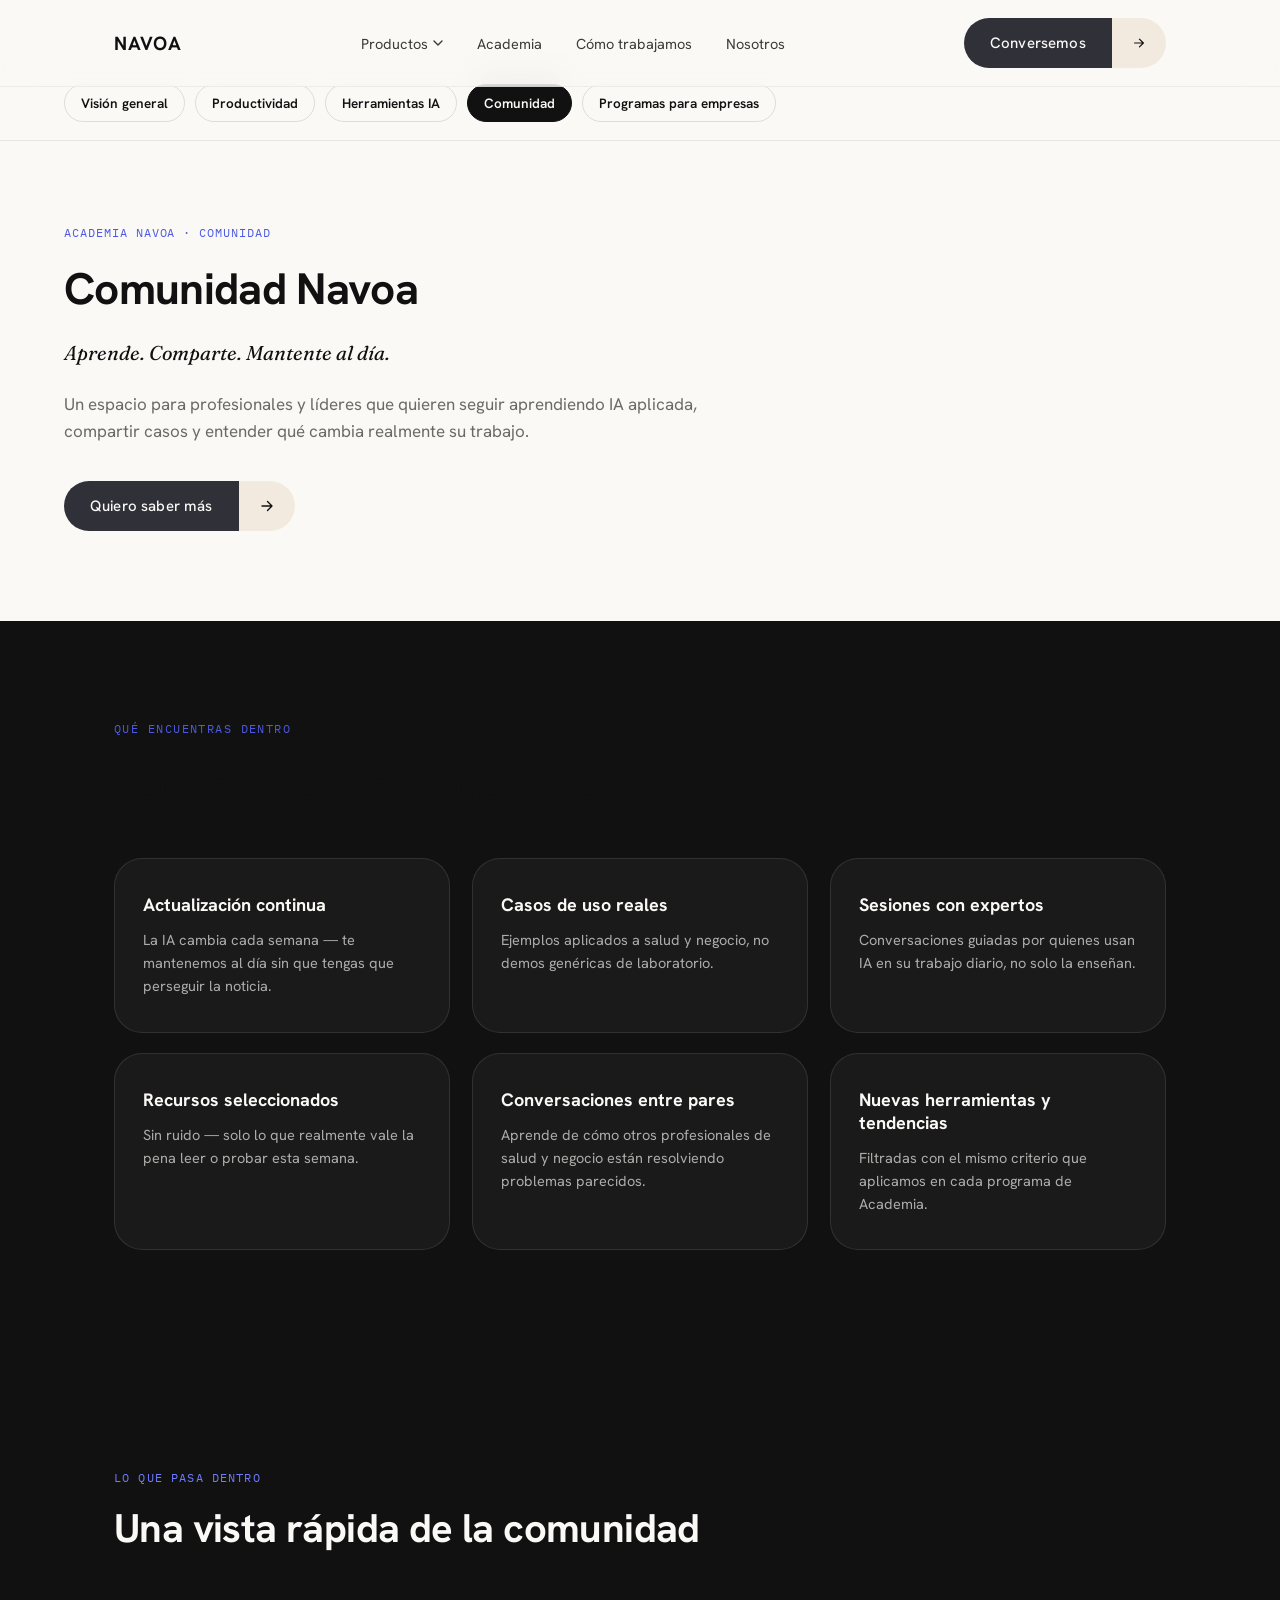
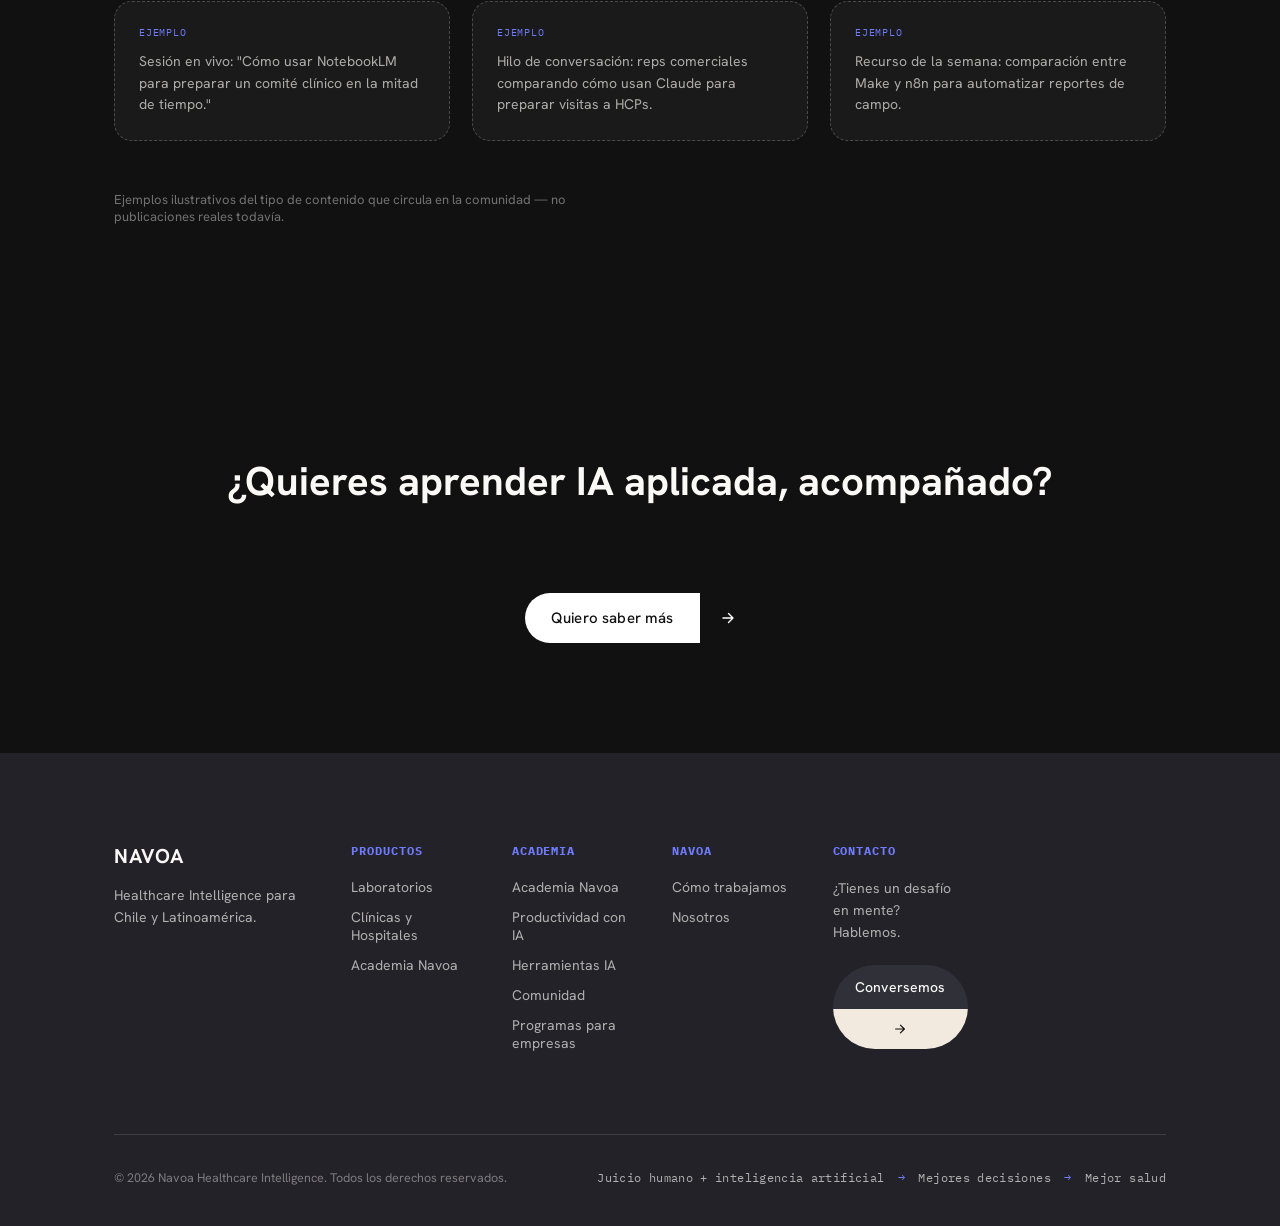
==== academia-comunidad.html @ c5bf9019 "Refactor code structure for improved readability and maintainability" ====
<!DOCTYPE html>
<html lang="es-CL">
<head>
<meta charset="UTF-8">
<meta name="viewport" content="width=device-width, initial-scale=1.0">
<title>Comunidad Navoa — Academia Navoa</title>
<meta name="description" content="Un espacio para profesionales y líderes que quieren seguir aprendiendo IA aplicada, compartir casos y entender qué cambia realmente su trabajo.">

<link rel="preconnect" href="https://fonts.googleapis.com">
<link rel="preconnect" href="https://fonts.gstatic.com" crossorigin>
<link href="https://fonts.googleapis.com/css2?family=Fraunces:ital,opsz,wght@0,9..144,300;0,9..144,400;0,9..144,500;0,9..144,700;1,9..144,300;1,9..144,400;1,9..144,500&family=IBM+Plex+Mono:wght@400;500&display=swap" rel="stylesheet">
<link href="https://fonts.googleapis.com/css2?family=Hanken+Grotesk:wght@400;500;600;700&display=swap" rel="stylesheet">

<link rel="stylesheet" href="styles.css">
<script>if('IntersectionObserver' in window){document.documentElement.classList.add('js');}</script>
</head>
<body>

<header class="nav" id="nav">
  <div class="nav-inner">
    <a href="index.html" class="logo">NAVOA</a>
    <nav class="nav-links" id="navLinks">
      <div class="nav-item" id="productsNavItem">
        <a href="#" id="productsNavToggle">Productos <svg class="nav-caret" width="10" height="6" viewBox="0 0 10 6" fill="none"><path d="M1 1L5 5L9 1" stroke="currentColor" stroke-width="1.4" stroke-linecap="round" stroke-linejoin="round"/></svg></a>
        <div class="nav-dropdown">
          <a href="laboratorios.html"><strong>Laboratorios</strong><span>Pharma · Diagnóstico · Dispositivos · Distribuidores</span></a>
          <a href="clinicas-hospitales.html"><strong>Clínicas y Hospitales</strong><span>Patient journey, agenda y coordinación clínica</span></a>
          <a href="academia.html"><strong>Academia Navoa</strong><span>Adopción segura de IA para equipos de salud</span></a>
        </div>
      </div>
      <a href="academia.html">Academia</a>
      <a href="index.html#impacto">Cómo trabajamos</a>
      <a href="index.html#nosotros">Nosotros</a>
    </nav>
    <a href="index.html#cta" class="btn-split btn-split--nav">
      <span class="btn-split__left">Conversemos</span>
      <span class="btn-split__right" aria-hidden="true"><svg width="14" height="14" viewBox="0 0 16 16" fill="none"><path d="M3 8H13M13 8L8.5 3.5M13 8L8.5 12.5" stroke="currentColor" stroke-width="1.4" stroke-linecap="round" stroke-linejoin="round"/></svg></span>
    </a>
    <button class="nav-toggle" id="navToggle" aria-label="Abrir menú" aria-expanded="false"><span></span><span></span><span></span></button>
  </div>
</header>

<nav class="academia-subnav" aria-label="Navegación de Academia">
  <div class="academia-subnav__inner">
    <a href="academia.html">Visión general</a>
    <a href="academia-productividad.html">Productividad</a>
    <a href="academia-herramientas.html">Herramientas IA</a>
    <a href="academia-comunidad.html" class="is-active">Comunidad</a>
    <a href="academia-empresas.html">Programas para empresas</a>
  </div>
</nav>

<main>

<!-- HERO -->
<section class="product-hero">
  <div class="product-hero__inner">
    <span class="product-hero__tag reveal">Academia Navoa · Comunidad</span>
    <h1 class="reveal">Comunidad Navoa</h1>
    <p class="product-hero__pain2 reveal" style="font-family:var(--serif); font-style:italic; color:var(--ink); font-size:20px;">Aprende. Comparte. Mantente al día.</p>
    <p class="product-hero__pain2 reveal">Un espacio para profesionales y líderes que quieren seguir aprendiendo IA aplicada, compartir casos y entender qué cambia realmente su trabajo.</p>
    <div class="reveal" style="margin-top:36px;">
      <a href="index.html#cta" class="btn-split btn-split--hero">
        <span class="btn-split__left">Quiero saber más</span>
        <span class="btn-split__right" aria-hidden="true"><svg width="16" height="16" viewBox="0 0 16 16" fill="none"><path d="M3 8H13M13 8L8.5 3.5M13 8L8.5 12.5" stroke="currentColor" stroke-width="1.4" stroke-linecap="round" stroke-linejoin="round"/></svg></span>
      </a>
    </div>
  </div>
</section>

<!-- Bloques de beneficio -->
<section class="capability-band">
  <div class="section-inner">
    <p class="eyebrow reveal">Qué encuentras dentro</p>
    <h2 class="section-title reveal">Seis razones para quedarte</h2>
    <div class="capability-grid" style="margin-top:50px;">
      <div class="capability-card reveal"><h3>Actualización continua</h3><p>La IA cambia cada semana — te mantenemos al día sin que tengas que perseguir la noticia.</p></div>
      <div class="capability-card reveal"><h3>Casos de uso reales</h3><p>Ejemplos aplicados a salud y negocio, no demos genéricas de laboratorio.</p></div>
      <div class="capability-card reveal"><h3>Sesiones con expertos</h3><p>Conversaciones guiadas por quienes usan IA en su trabajo diario, no solo la enseñan.</p></div>
    </div>
    <div class="capability-grid" style="margin-top:20px;">
      <div class="capability-card reveal"><h3>Recursos seleccionados</h3><p>Sin ruido — solo lo que realmente vale la pena leer o probar esta semana.</p></div>
      <div class="capability-card reveal"><h3>Conversaciones entre pares</h3><p>Aprende de cómo otros profesionales de salud y negocio están resolviendo problemas parecidos.</p></div>
      <div class="capability-card reveal"><h3>Nuevas herramientas y tendencias</h3><p>Filtradas con el mismo criterio que aplicamos en cada programa de Academia.</p></div>
    </div>
  </div>
</section>

<!-- Lo que pasa dentro (ejemplos) -->
<section class="decision-demo">
  <div class="section-inner">
    <span class="decision-demo__label reveal">Lo que pasa dentro</span>
    <h2 class="section-title reveal" style="color:var(--on-dark);">Una vista rápida de la comunidad</h2>
    <div class="capability-grid" style="margin-top:50px;">
      <div class="example-card reveal">
        <span class="example-card__tag">Ejemplo</span>
        <p>Sesión en vivo: "Cómo usar NotebookLM para preparar un comité clínico en la mitad de tiempo."</p>
      </div>
      <div class="example-card reveal">
        <span class="example-card__tag">Ejemplo</span>
        <p>Hilo de conversación: reps comerciales comparando cómo usan Claude para preparar visitas a HCPs.</p>
      </div>
      <div class="example-card reveal">
        <span class="example-card__tag">Ejemplo</span>
        <p>Recurso de la semana: comparación entre Make y n8n para automatizar reportes de campo.</p>
      </div>
    </div>
    <p class="decision-demo__disclaimer reveal">Ejemplos ilustrativos del tipo de contenido que circula en la comunidad — no publicaciones reales todavía.</p>
  </div>
</section>

<!-- CTA final -->
<section class="product-cta">
  <div class="section-inner">
    <h2 class="reveal">¿Quieres aprender IA aplicada, acompañado?</h2>
    <a href="index.html#cta" class="btn-split btn-split--cta reveal">
      <span class="btn-split__left">Quiero saber más</span>
      <span class="btn-split__right" aria-hidden="true"><svg width="16" height="16" viewBox="0 0 16 16" fill="none"><path d="M3 8H13M13 8L8.5 3.5M13 8L8.5 12.5" stroke="currentColor" stroke-width="1.4" stroke-linecap="round" stroke-linejoin="round"/></svg></span>
    </a>
  </div>
</section>

</main>

<footer class="footer">
  <div class="footer-inner">
    <div class="footer-top">
      <div class="footer-brand">
        <span class="logo logo--footer">NAVOA</span>
        <p>Healthcare Intelligence para Chile y Latinoamérica.</p>
      </div>
      <div class="footer-col">
        <h4>Productos</h4>
        <a href="laboratorios.html">Laboratorios</a>
        <a href="clinicas-hospitales.html">Clínicas y Hospitales</a>
        <a href="academia.html">Academia Navoa</a>
      </div>
      <div class="footer-col">
        <h4>Academia</h4>
        <a href="academia.html">Academia Navoa</a>
        <a href="academia-productividad.html">Productividad con IA</a>
        <a href="academia-herramientas.html">Herramientas IA</a>
        <a href="academia-comunidad.html">Comunidad</a>
        <a href="academia-empresas.html">Programas para empresas</a>
      </div>
      <div class="footer-col">
        <h4>Navoa</h4>
        <a href="index.html#impacto">Cómo trabajamos</a>
        <a href="index.html#nosotros">Nosotros</a>
      </div>
      <div class="footer-col footer-col--contact">
        <h4>Contacto</h4>
        <p>¿Tienes un desafío en mente?<br>Hablemos.</p>
        <a href="mailto:hola@navoa.health" class="btn-split btn-split--footer">
          <span class="btn-split__left">Conversemos</span>
          <span class="btn-split__right" aria-hidden="true"><svg width="14" height="14" viewBox="0 0 16 16" fill="none"><path d="M3 8H13M13 8L8.5 3.5M13 8L8.5 12.5" stroke="currentColor" stroke-width="1.4" stroke-linecap="round" stroke-linejoin="round"/></svg></span>
        </a>
      </div>
    </div>
    <div class="footer-bottom">
      <p class="footer-legal">© 2026 Navoa Healthcare Intelligence. Todos los derechos reservados.</p>
      <p class="footer-loop">Juicio humano + inteligencia artificial <span>→</span> Mejores decisiones <span>→</span> Mejor salud</p>
    </div>
  </div>
</footer>

<script src="script.js"></script>
</body>
</html>
---- styles.css ----
/* =========================================================
   NAVOA — Healthcare Intelligence
   Design tokens
========================================================= */
:root{
  --ink:        #111111;
  --graphite:   #303039;
  --graphite-2: #232228;
  --warm-white: #FAF9F6;
  --cream:      #F2EADF;
  --powder:     #DDEEF4;
  --lavender:   #E4E0F4;
  --periwinkle: #6F7CFF;
  --periwinkle-deep: #4E5AE0;
  --text-soft:  rgba(17,17,17,0.62);
  --text-softer:rgba(17,17,17,0.46);
  --on-dark-soft: rgba(250,249,246,0.66);
  --on-dark-softer: rgba(250,249,246,0.42);

  --sans: 'Hanken Grotesk', 'Inter', -apple-system, BlinkMacSystemFont, sans-serif;
  --serif: 'Fraunces', Georgia, serif;
  --mono: 'IBM Plex Mono', 'SFMono-Regular', monospace;

  --container: 1180px;
  --edge: clamp(24px, 6vw, 64px);
  --radius-lg: 28px;
  --radius-md: 18px;
  --radius-full: 999px;

  --ease: cubic-bezier(.19,1,.22,1);

  /* Dark-section extensions (Synthio-inspired alternation) */
  --ink-2: #17161C;
  --on-dark: #FAF9F6;
  --periwinkle-soft: rgba(111,124,255,0.16);
  --gradient-warm: linear-gradient(135deg, #FF7A59 0%, #C86FE8 45%, #6F7CFF 100%);
}

*,*::before,*::after{ box-sizing: border-box; }
html{ scroll-behavior: smooth; }

body{
  margin:0;
  background: var(--warm-white);
  color: var(--ink);
  font-family: var(--sans);
  -webkit-font-smoothing: antialiased;
  -moz-osx-font-smoothing: grayscale;
  overflow-x: hidden;
}

h1,h2,h3,h4,p,ul{ margin:0; padding:0; }
ul{ list-style:none; }
a{ color:inherit; text-decoration:none; }
img{ max-width:100%; display:block; }

::selection{ background: var(--periwinkle); color: var(--warm-white); }

:focus-visible{
  outline: 2px solid var(--periwinkle);
  outline-offset: 3px;
  border-radius: 4px;
}

.section-inner{
  max-width: var(--container);
  margin: 0 auto;
  padding: 0 var(--edge);
}

/* =========================================================
   Motion primitives
========================================================= */
/* Content is visible by default (no-JS / slow-JS safe).
   Only once the 'js' class lands on <html> (see inline script in <head>)
   do .reveal elements hide themselves ahead of their scroll-triggered entrance. */
.reveal{ opacity: 1; transform: none; }
html.js .reveal{
  opacity: 0;
  transform: translateY(22px);
  transition: opacity .9s var(--ease), transform .9s var(--ease);
}
html.js .reveal.in-view{ opacity: 1; transform: translateY(0); }

@media (prefers-reduced-motion: reduce){
  *{ animation-duration: .001ms !important; transition-duration: .001ms !important; }
  html{ scroll-behavior:auto; }
}

/* =========================================================
   Split button — signature CTA
========================================================= */
.btn-split{
  display: inline-flex;
  align-items: stretch;
  border-radius: var(--radius-full);
  overflow: hidden;
  font-family: var(--sans);
  font-weight: 500;
  letter-spacing: 0.01em;
  transition: transform .45s var(--ease), box-shadow .45s var(--ease);
  will-change: transform;
}
.btn-split:hover{ transform: translateY(-2px); box-shadow: 0 14px 30px -14px rgba(17,17,17,0.35); }
.btn-split__left{
  background: var(--graphite);
  color: var(--warm-white);
  padding: 15px 26px;
  font-size: 15px;
  display:flex;
  align-items:center;
}
.btn-split__right{
  background: var(--cream);
  color: var(--ink);
  padding: 15px 20px;
  display:flex;
  align-items:center;
  justify-content:center;
  transition: background .3s var(--ease), transform .3s var(--ease);
}
.btn-split:hover .btn-split__right{ transform: translateX(3px); }

.btn-split--nav{ display:none; }
.btn-split--footer .btn-split__left{ padding: 13px 22px; font-size: 14px; }
.btn-split--footer .btn-split__right{ padding: 13px 18px; }

/* =========================================================
   Navbar
========================================================= */
.nav{
  position: fixed;
  top: 0; left: 0; right: 0;
  z-index: 100;
  background: rgba(250,249,246,0.72);
  backdrop-filter: blur(14px) saturate(160%);
  -webkit-backdrop-filter: blur(14px) saturate(160%);
  border-bottom: 1px solid rgba(17,17,17,0.06);
}
.nav-inner{
  max-width: var(--container);
  margin: 0 auto;
  padding: 18px var(--edge);
  display: flex;
  align-items: center;
  justify-content: space-between;
  gap: 24px;
}
.logo{
  font-family: var(--sans);
  font-weight: 700;
  font-size: 19px;
  letter-spacing: 0.06em;
  color: var(--ink);
}
.nav-links{
  display: flex;
  gap: 34px;
  font-size: 14.5px;
  color: var(--ink);
}
.nav-links a{
  position: relative;
  padding: 4px 0;
  opacity: 0.82;
  transition: opacity .3s var(--ease);
}
.nav-links a::after{
  content:"";
  position:absolute; left:0; right:0; bottom:-2px;
  height:1px; background: var(--periwinkle);
  transform: scaleX(0); transform-origin: left;
  transition: transform .35s var(--ease);
}
.nav-links a:hover{ opacity: 1; }
.nav-links a:hover::after{ transform: scaleX(1); }

.nav-toggle{
  display:none;
  background:none; border:none; cursor:pointer;
  width: 34px; height: 28px;
  flex-direction: column; justify-content: space-between;
  padding: 4px 0;
}
.nav-toggle span{
  display:block; height:1.5px; width:100%;
  background: var(--ink);
  transition: transform .3s var(--ease), opacity .3s var(--ease);
}

@media (min-width: 861px){
  .btn-split--nav{ display: inline-flex; }
}

@media (max-width: 860px){
  .nav-links{
    position: fixed;
    top: 66px; left: 0; right: 0;
    background: var(--warm-white);
    flex-direction: column;
    gap: 0;
    border-bottom: 1px solid rgba(17,17,17,0.08);
    max-height: 0;
    overflow: hidden;
    transition: max-height .45s var(--ease);
  }
  .nav-links.open{ max-height: 320px; }
  .nav-links a{
    padding: 16px var(--edge);
    border-top: 1px solid rgba(17,17,17,0.06);
    opacity: 1;
  }
  .nav-toggle{ display: flex; }
}

/* =========================================================
   Hero — layout partido (texto / visual animado), estilo Synthio
========================================================= */
.hero{
  position: relative;
  min-height: auto;
  display: grid;
  grid-template-columns: 1.1fr 0.9fr;
  align-items: center;
  padding: 130px var(--edge) 90px;
  overflow: hidden;
  background: var(--warm-white);
  gap: 40px;
}

.hero-visual{
  position: relative;
  height: 420px;
  display: flex;
  align-items: center;
  justify-content: center;
}
.hero-visual__watermark{
  position: absolute;
  font-family: var(--sans);
  font-weight: 700;
  font-size: 220px;
  color: var(--ink);
  opacity: 0.04;
  letter-spacing: -0.05em;
  user-select: none;
  pointer-events: none;
}
.hero-orb-wrap{
  position: relative;
  width: 420px; height: 420px;
}
.hero-orb-core{
  position: absolute;
  inset: 90px;
  border-radius: 50%;
  background: radial-gradient(circle at 32% 30%, #A9B4FF, var(--periwinkle) 55%, var(--periwinkle-deep) 100%);
  box-shadow: 0 0 90px 10px rgba(111,124,255,0.45);
  animation: pulse-core 6s ease-in-out infinite;
}
.hero-orb-ring{
  position: absolute;
  inset: 0;
  border-radius: 50%;
  border: 1px solid rgba(111,124,255,0.35);
  animation: spin-ring 22s linear infinite;
}
.hero-orb-ring--2{ inset: 34px; border-color: rgba(111,124,255,0.22); animation-duration: 30s; animation-direction: reverse; }
.hero-orb-ring--3{ inset: 64px; border-color: rgba(111,124,255,0.5); animation-duration: 16s; border-style: dashed; }
.hero-orb-dot{
  position: absolute;
  width: 10px; height: 10px;
  border-radius: 50%;
  background: var(--periwinkle-deep);
  top: -5px; left: 50%;
}

@keyframes pulse-core{
  0%,100%{ transform: scale(1); }
  50%{ transform: scale(1.06); }
}
@keyframes spin-ring{
  from{ transform: rotate(0deg); }
  to{ transform: rotate(360deg); }
}

.hero-inner{
  position: relative;
  z-index: 1;
  max-width: 620px;
}

.eyebrow{
  font-family: var(--mono);
  font-size: 12px;
  letter-spacing: 0.12em;
  text-transform: uppercase;
  color: var(--periwinkle-deep);
  margin-bottom: 26px;
  display: block;
}
.eyebrow--dark{ color: var(--text-soft); }

.hero-headline{
  font-family: var(--sans);
  font-weight: 700;
  font-size: clamp(34px, 3.6vw, 48px);
  line-height: 1.12;
  letter-spacing: -0.015em;
  color: var(--ink);
  display: flex;
  flex-direction: column;
}
.hero-headline .accent{ color: var(--periwinkle-deep); }

.hero-headline--serif{
  font-family: 'Newsreader', var(--serif);
  font-weight: 500;
  font-size: clamp(52px, 7vw, 92px);
  line-height: 0.98;
  letter-spacing: -0.01em;
}

.hero-sub{
  display: flex;
  align-items: center;
  gap: 14px;
  margin-top: 14px;
  color: var(--periwinkle-deep);
}
.hero-arrow{ color: var(--periwinkle-deep); flex-shrink: 0; }
.hero-sub__serif{
  font-family: var(--serif);
  font-style: italic;
  font-weight: 400;
  font-size: clamp(30px, 4.6vw, 54px);
  letter-spacing: -0.01em;
}

.hero-desc{
  margin-top: 30px;
  max-width: 520px;
  font-size: 17px;
  line-height: 1.65;
  color: var(--text-soft);
}

.hero-inner > div{ margin-top: 42px; }

/* =========================================================
   Section titles (shared)
========================================================= */
.section-title{
  font-family: var(--sans);
  font-weight: 700;
  font-size: clamp(28px, 3.2vw, 40px);
  line-height: 1.15;
  letter-spacing: -0.015em;
  max-width: 780px;
  margin-top: 14px;
}
.section-lead{
  margin-top: 20px;
  max-width: 560px;
  font-size: 16.5px;
  line-height: 1.65;
  color: var(--text-soft);
}

/* =========================================================
   02 · Cómo generamos impacto
========================================================= */
.impact{
  background: var(--cream);
  padding: 120px 0 110px;
}

.journey{
  position: relative;
  margin-top: 80px;
  display: grid;
  grid-template-columns: repeat(5, 1fr);
  gap: 20px;
}
.journey-line{
  position: absolute;
  top: 13px;
  left: 0;
  right: 0;
  height: 1px;
  background: linear-gradient(to right, rgba(17,17,17,0.14), rgba(17,17,17,0.14));
  transform-origin: left;
  transform: scaleX(0);
  transition: transform 1.4s var(--ease);
}
.journey-line.grow{ transform: scaleX(1); }

.journey-step{
  position: relative;
  padding-top: 46px;
}
.journey-step::before{
  content:"";
  position: absolute;
  top: 6px; left: 0;
  width: 15px; height: 15px;
  border-radius: 50%;
  background: var(--warm-white);
  border: 1.5px solid var(--periwinkle);
}
.journey-num{
  font-family: var(--mono);
  font-size: 12px;
  color: var(--periwinkle-deep);
  letter-spacing: 0.05em;
  display: block;
  margin-bottom: 10px;
}
.journey-step h3{
  font-size: 18px;
  font-weight: 600;
  margin-bottom: 8px;
  letter-spacing: -0.01em;
}
.journey-step p{
  font-size: 14.5px;
  line-height: 1.55;
  color: var(--text-soft);
}
.journey-step--results{
  padding: 20px 22px;
  margin-top: -20px;
  background: var(--ink);
  border-radius: var(--radius-md);
}
.journey-step--results::before{ display:none; }
.journey-step--results .journey-num{ color: var(--periwinkle); }
.journey-step--results h3{ color: var(--warm-white); }
.journey-step--results p{ color: var(--on-dark-soft); }

.impact-close{
  margin-top: 90px;
  max-width: 620px;
  font-family: var(--serif);
  font-style: italic;
  font-size: clamp(20px, 2.4vw, 27px);
  line-height: 1.45;
  color: var(--ink);
}

@media (max-width: 860px){
  .journey{ grid-template-columns: 1fr; gap: 0; }
  .journey-line{ top: 0; bottom: 0; left: 6px; right: auto; width: 1px; height: 100%;
    transform: scaleY(0); transform-origin: top; }
  .journey-line.grow{ transform: scaleY(1); }
  .journey-step{ padding: 0 0 40px 34px; }
  .journey-step::before{ top: 4px; left: 0; }
  .journey-step--results{ margin-top: 0; margin-left: 0; }
}

/* =========================================================
   03 · Productos
========================================================= */
.products{ background: var(--warm-white); padding: 120px 0 0; }
.products-head{
  max-width: var(--container);
  margin: 0 auto;
  padding: 0 var(--edge) 64px;
}

.product-panel{
  padding: 90px var(--edge);
  position: relative;
  overflow: hidden;
}
.product-panel__inner{
  max-width: var(--container);
  margin: 0 auto;
}
.product-panel--lavender{ background: var(--lavender); }
.product-panel--blue{ background: var(--powder); }
.product-panel--cream{ background: var(--cream); }

.product-panel__index{
  font-family: var(--mono);
  font-size: 13px;
  color: var(--periwinkle-deep);
  letter-spacing: 0.08em;
  margin-bottom: 18px;
}
.product-panel__title{
  font-family: var(--sans);
  font-weight: 600;
  font-size: clamp(28px, 3.6vw, 44px);
  letter-spacing: -0.015em;
  max-width: 620px;
}
.product-panel__descriptor{
  margin-top: 16px;
  font-size: 14.5px;
  letter-spacing: 0.01em;
  color: var(--text-soft);
  text-transform: uppercase;
  font-family: var(--mono);
  font-size: 12px;
}
.product-panel__caps{
  margin-top: 34px;
  display: flex;
  flex-wrap: wrap;
  gap: 12px;
  max-width: 640px;
}
.product-panel__caps li{
  font-size: 14px;
  padding: 9px 16px;
  border-radius: var(--radius-full);
  background: rgba(255,255,255,0.55);
  border: 1px solid rgba(17,17,17,0.08);
  color: var(--ink);
}
.product-panel__copy{
  margin-top: 34px;
  max-width: 560px;
  font-family: var(--serif);
  font-size: 20px;
  line-height: 1.5;
  color: var(--ink);
}
.product-panel__note{
  margin-top: 44px;
  padding-top: 28px;
  border-top: 1px solid rgba(17,17,17,0.12);
  max-width: 460px;
}
.product-panel__note span{
  font-family: var(--mono);
  font-size: 11.5px;
  letter-spacing: 0.08em;
  text-transform: uppercase;
  color: var(--periwinkle-deep);
}
.product-panel__note p{
  margin-top: 8px;
  font-size: 15px;
  color: var(--text-soft);
}

.academy-flow{
  margin-top: 40px;
  display: flex;
  align-items: center;
  flex-wrap: wrap;
  gap: 12px;
  font-family: var(--sans);
  font-weight: 600;
  font-size: 15px;
  color: var(--ink);
}
.academy-flow svg{ color: var(--periwinkle-deep); flex-shrink: 0; }

@media (max-width: 640px){
  .product-panel{ padding: 64px 22px; }
}

/* =========================================================
   04 · Experiencia & ecosistema
========================================================= */
.ecosystem{ background: var(--lavender); padding: 120px 0; }

.eco-grid{
  margin-top: 70px;
  display: grid;
  grid-template-columns: repeat(4, 1fr);
  gap: 1px;
  background: rgba(17,17,17,0.1);
  border: 1px solid rgba(17,17,17,0.1);
  border-radius: var(--radius-md);
  overflow: hidden;
}
.eco-card{
  background: var(--lavender);
  padding: 40px 30px;
  transition: background .4s var(--ease);
}
.eco-card:hover{ background: rgba(255,255,255,0.5); }
.eco-card__num{
  font-family: var(--mono);
  font-size: 12px;
  color: var(--periwinkle-deep);
  display:block;
  margin-bottom: 22px;
}
.eco-card h3{
  font-size: 18px;
  font-weight: 600;
  letter-spacing: -0.01em;
  margin-bottom: 10px;
}
.eco-card p{
  font-size: 14.5px;
  line-height: 1.55;
  color: var(--text-soft);
}

@media (max-width: 860px){
  .eco-grid{ grid-template-columns: 1fr 1fr; }
}
@media (max-width: 560px){
  .eco-grid{ grid-template-columns: 1fr; }
}

/* =========================================================
   05 · CTA Final
========================================================= */
.cta-final{
  background: var(--gradient-warm);
  color: #fff;
  padding: 130px 0;
  text-align: center;
  position: relative;
  overflow: hidden;
}
.cta-final::before{
  content: '';
  position: absolute; inset: 0;
  background: radial-gradient(circle at 25% 20%, rgba(255,255,255,0.2), transparent 55%);
  pointer-events: none;
}
.cta-final .section-inner{ position: relative; z-index: 1; display: flex; flex-direction: column; align-items: center; }

.cta-final__title{
  font-family: var(--sans);
  font-weight: 700;
  font-size: clamp(28px, 3.6vw, 42px);
  line-height: 1.15;
  letter-spacing: -0.015em;
  max-width: 720px;
  color: #fff;
}
.cta-final__copy{
  margin-top: 22px;
  max-width: 540px;
  font-size: 16.5px;
  line-height: 1.65;
  color: rgba(255,255,255,0.92);
}

.cta-stack{
  margin-top: 48px;
  display: flex;
  flex-wrap: wrap;
  align-items: center;
  justify-content: center;
  gap: 14px;
  font-family: var(--mono);
  font-size: 13px;
  letter-spacing: 0.04em;
  text-transform: uppercase;
  color: rgba(255,255,255,0.85);
}
.cta-stack .plus{ color: #fff; }

.btn-split--cta{ margin-top: 46px; }
.btn-split--cta .btn-split__left{ background: #fff; color: var(--ink); }
.btn-split--cta .btn-split__right{ background: var(--ink); color: #fff; }

.cta-final__close{
  margin-top: 56px;
  font-family: var(--serif);
  font-style: italic;
  font-size: 18px;
  line-height: 1.6;
  color: rgba(255,255,255,0.8);
}

/* =========================================================
   06 · Footer
========================================================= */
.footer{
  background: var(--graphite-2);
  color: var(--warm-white);
  padding: 90px 0 40px;
}
.footer-inner{
  max-width: var(--container);
  margin: 0 auto;
  padding: 0 var(--edge);
}

.footer-top{
  display: grid;
  grid-template-columns: 1.6fr repeat(4, 1fr) 1.3fr;
  gap: 32px;
  padding-bottom: 70px;
  border-bottom: 1px solid rgba(250,249,246,0.12);
}

.footer-brand .logo--footer{
  font-size: 20px;
  color: var(--warm-white);
}
.footer-brand p{
  margin-top: 16px;
  font-size: 14px;
  color: var(--on-dark-soft);
  max-width: 200px;
  line-height: 1.55;
}

.footer-col h4{
  font-family: var(--mono);
  font-size: 11.5px;
  letter-spacing: 0.08em;
  text-transform: uppercase;
  color: var(--periwinkle);
  margin-bottom: 20px;
}
.footer-col a{
  display: block;
  font-size: 14px;
  color: var(--on-dark-soft);
  margin-bottom: 12px;
  transition: color .3s var(--ease);
}
.footer-col a:hover{ color: var(--warm-white); }
.footer-col--contact p{
  font-size: 14px;
  color: var(--on-dark-soft);
  line-height: 1.55;
  margin-bottom: 22px;
}

.footer-bottom{
  padding-top: 34px;
  display: flex;
  justify-content: space-between;
  align-items: center;
  flex-wrap: wrap;
  gap: 16px;
}
.footer-legal{
  font-size: 12.5px;
  color: var(--on-dark-softer);
}
.footer-loop{
  font-family: var(--mono);
  font-size: 12px;
  letter-spacing: 0.03em;
  color: var(--on-dark-soft);
}
.footer-loop span{ color: var(--periwinkle); margin: 0 6px; }

@media (max-width: 980px){
  .footer-top{ grid-template-columns: 1fr 1fr; row-gap: 46px; }
}
@media (max-width: 560px){
  .footer-top{ grid-template-columns: 1fr; }
  .footer-bottom{ flex-direction: column; align-items: flex-start; }
}

/* =========================================================
   Section paddings — responsive rhythm
========================================================= */
@media (max-width: 640px){
  .impact{ padding: 90px 0 80px; }
  .products{ padding: 90px 0 0; }
  .products-head{ padding-bottom: 46px; }
  .ecosystem{ padding: 90px 0; }
  .cta-final{ padding: 90px 0; }
  .footer{ padding: 70px 0 32px; }
  .hero{ padding: 120px var(--edge) 80px; }
}

@media (max-width: 980px){
  .hero{ grid-template-columns: 1fr; min-height: auto; padding-top: 120px; }
  .hero-visual{ order: -1; height: 320px; margin-bottom: 20px; }
  .hero-orb-wrap{ width: 260px; height: 260px; }
  .hero-orb-core{ inset: 55px; }
  .hero-visual__watermark{ font-size: 120px; }
}

/* =========================================================
   NAV — dropdown "Productos"
========================================================= */
.nav-item{ position: relative; }
.nav-item > a{ display:flex; align-items:center; gap: 5px; cursor: pointer; }
.nav-caret{ transition: transform .3s var(--ease); }
.nav-item:hover .nav-caret,
.nav-item.open .nav-caret{ transform: rotate(180deg); }

.nav-dropdown{
  position: absolute;
  top: calc(100% + 14px);
  left: 50%;
  transform: translateX(-50%) translateY(6px);
  min-width: 300px;
  background: var(--ink);
  border-radius: var(--radius-md);
  padding: 10px;
  box-shadow: 0 24px 48px -20px rgba(17,17,17,0.4);
  opacity: 0;
  visibility: hidden;
  transition: opacity .28s var(--ease), transform .28s var(--ease), visibility .28s;
  z-index: 50;
}
.nav-item:hover .nav-dropdown,
.nav-item.open .nav-dropdown{
  opacity: 1; visibility: visible; transform: translateX(-50%) translateY(0);
}
.nav-dropdown a{
  display: block;
  padding: 13px 16px;
  border-radius: 10px;
  transition: background .25s var(--ease);
}
.nav-dropdown a:hover{ background: rgba(255,255,255,0.06); }
.nav-dropdown a strong{
  display: block;
  font-size: 14.5px;
  font-weight: 600;
  color: var(--on-dark);
}
.nav-dropdown a span{
  display: block;
  margin-top: 3px;
  font-size: 12.5px;
  color: var(--on-dark-soft);
}
@media (max-width: 860px){
  .nav-dropdown{
    position: static; transform: none; opacity: 1; visibility: visible;
    display: none; box-shadow: none; background: rgba(17,17,17,0.03);
    margin: 4px var(--edge) 8px;
  }
  .nav-item.open .nav-dropdown{ display: block; }
  .nav-dropdown a strong{ color: var(--ink); }
  .nav-dropdown a span{ color: var(--text-soft); }
}

/* =========================================================
   Dark-section utility (alternating rhythm)
========================================================= */
.section--dark{ background: var(--ink); color: var(--on-dark); }
.section--dark .eyebrow{ color: var(--periwinkle); }
.section--dark .section-title{ color: var(--on-dark); }
.section--dark .section-lead{ color: var(--on-dark-soft); }

/* =========================================================
   Cómo trabajamos — dark timeline
========================================================= */
.impact.section--dark .journey-step::before{ background: var(--ink); border-color: var(--periwinkle); }
.impact.section--dark .journey-step h3{ color: var(--on-dark); }
.impact.section--dark .journey-step p{ color: var(--on-dark-soft); }
.impact.section--dark .journey-line{ background: rgba(250,249,246,0.14); }
.impact.section--dark .journey-step--results{ background: var(--periwinkle); }
.impact.section--dark .journey-step--results h3{ color: var(--ink); }
.impact.section--dark .journey-step--results p{ color: rgba(17,17,17,0.7); }
.impact.section--dark .journey-step--results .journey-num{ color: var(--ink); }
.impact.section--dark .impact-close{ color: var(--on-dark); }

/* =========================================================
   Productos — resumen (home) con link a página propia
========================================================= */
.product-grid{
  margin-top: 70px;
  display: grid;
  grid-template-columns: repeat(3, 1fr);
  gap: 22px;
}
.product-card{
  background: var(--warm-white);
  border: 1px solid rgba(17,17,17,0.1);
  border-radius: var(--radius-lg);
  padding: 40px 32px;
  transition: transform .4s var(--ease), box-shadow .4s var(--ease), border-color .4s var(--ease);
}
.product-card:hover{
  transform: translateY(-6px);
  box-shadow: 0 24px 48px -24px rgba(17,17,17,0.22);
  border-color: var(--periwinkle);
}
.product-card__index{
  font-family: var(--mono);
  font-size: 12px;
  color: var(--periwinkle-deep);
  letter-spacing: 0.08em;
  margin-bottom: 22px;
  display: block;
}
.product-card h3{
  font-family: var(--sans);
  font-weight: 700;
  font-size: 22px;
  letter-spacing: -0.01em;
  margin-bottom: 14px;
}
.product-card p{
  font-size: 15px;
  line-height: 1.6;
  color: var(--text-soft);
  min-height: 76px;
}
.product-card__link{
  margin-top: 24px;
  display: inline-flex;
  align-items: center;
  gap: 8px;
  font-family: var(--sans);
  font-weight: 600;
  font-size: 14.5px;
  color: var(--ink);
}
.product-card__link svg{ transition: transform .3s var(--ease); color: var(--periwinkle-deep); }
.product-card:hover .product-card__link svg{ transform: translateX(4px); }

@media (max-width: 900px){ .product-grid{ grid-template-columns: 1fr; } }

/* =========================================================
   Así se ve una decisión de salud — journey ilustrativo (dark)
========================================================= */
.decision-demo{ background: var(--ink); padding: 120px 0; color: var(--on-dark); }
.decision-demo__label{
  font-family: var(--mono);
  font-size: 11.5px;
  letter-spacing: 0.1em;
  text-transform: uppercase;
  color: var(--periwinkle);
  margin-bottom: 20px;
  display: block;
}
.decision-demo__scenario{
  font-family: var(--serif);
  font-style: italic;
  font-size: clamp(20px, 2.6vw, 28px);
  color: var(--on-dark);
  max-width: 680px;
  margin-bottom: 60px;
}
.decision-flow{
  display: flex;
  flex-wrap: wrap;
  gap: 14px;
  align-items: center;
}
.decision-flow__step{
  padding: 12px 18px;
  border-radius: var(--radius-full);
  border: 1px solid rgba(250,249,246,0.18);
  font-size: 14px;
  color: var(--on-dark-soft);
  background: rgba(250,249,246,0.03);
}
.decision-flow__arrow{ color: var(--periwinkle); flex-shrink: 0; }
.decision-demo__disclaimer{
  margin-top: 50px;
  font-size: 13px;
  color: var(--on-dark-softer);
  max-width: 520px;
}

/* =========================================================
   Ecosistema — stat cards
========================================================= */
.stat-grid{
  margin-top: 60px;
  display: grid;
  grid-template-columns: repeat(3, 1fr);
  gap: 1px;
  background: rgba(17,17,17,0.1);
  border: 1px solid rgba(17,17,17,0.1);
  border-radius: var(--radius-md);
  overflow: hidden;
}
.stat-card{ background: var(--warm-white); padding: 38px 30px; }
.stat-card__value{
  font-family: var(--sans);
  font-weight: 700;
  font-size: clamp(28px, 3vw, 38px);
  color: var(--periwinkle-deep);
  letter-spacing: -0.01em;
}
.stat-card__label{
  margin-top: 10px;
  font-size: 13.5px;
  line-height: 1.5;
  color: var(--text-soft);
}
@media (max-width: 860px){ .stat-grid{ grid-template-columns: 1fr; } }

/* =========================================================
   Diferenciación — declaración (dark)
========================================================= */
.differentiator{ background: var(--ink-2); padding: 110px 0; text-align: center; }
.differentiator__text{
  font-family: var(--sans);
  font-weight: 700;
  font-size: clamp(22px, 3vw, 34px);
  line-height: 1.3;
  letter-spacing: -0.015em;
  color: var(--on-dark);
  max-width: 820px;
  margin: 0 auto;
}
.differentiator__text span{ color: var(--on-dark-softer); }

/* =========================================================
   Product pages — hero + capability cards + diff line
========================================================= */
.product-hero{
  padding: 150px var(--edge) 90px;
  background: var(--warm-white);
}
.product-hero__inner{ max-width: var(--container); margin: 0 auto; }
.product-hero__tag{
  font-family: var(--mono);
  font-size: 12px;
  letter-spacing: 0.08em;
  color: var(--periwinkle-deep);
  text-transform: uppercase;
  margin-bottom: 24px;
  display: block;
}
.product-hero h1{
  font-family: var(--sans);
  font-weight: 700;
  font-size: clamp(30px, 3.6vw, 44px);
  line-height: 1.15;
  letter-spacing: -0.015em;
  max-width: 840px;
  color: var(--ink);
}
.product-hero__pain2{
  margin-top: 22px;
  font-size: 17px;
  line-height: 1.6;
  color: var(--text-soft);
  max-width: 640px;
}
.product-hero__meta{
  margin-top: 34px;
  font-family: var(--mono);
  font-size: 12.5px;
  letter-spacing: 0.05em;
  text-transform: uppercase;
  color: var(--text-softer);
}

.capability-band{ background: var(--ink); padding: 100px 0; }
.capability-grid{
  margin-top: 50px;
  display: grid;
  grid-template-columns: repeat(3, 1fr);
  gap: 22px;
}
.capability-card{
  background: rgba(250,249,246,0.04);
  border: 1px solid rgba(250,249,246,0.1);
  border-radius: var(--radius-lg);
  padding: 34px 28px;
}
.capability-card h3{
  font-family: var(--sans);
  font-weight: 700;
  font-size: 18px;
  color: var(--on-dark);
  margin-bottom: 12px;
}
.capability-card p{
  font-size: 14.5px;
  line-height: 1.6;
  color: var(--on-dark-soft);
}
@media (max-width: 900px){ .capability-grid{ grid-template-columns: 1fr; } }

.product-diff{ background: var(--warm-white); padding: 100px 0; }
.product-diff__quote{
  font-family: var(--serif);
  font-style: italic;
  font-size: clamp(22px, 3vw, 32px);
  line-height: 1.4;
  color: var(--ink);
  max-width: 720px;
}

.product-cta{ background: var(--ink); padding: 110px 0; text-align: center; }
.product-cta h2{
  font-family: var(--sans);
  font-weight: 700;
  font-size: clamp(26px, 3.6vw, 40px);
  color: var(--on-dark);
  margin-bottom: 40px;
}

/* =========================================================
   ACADEMIA NAVOA — bloque de estilos propio
   Reutiliza tokens y componentes existentes (product-hero,
   capability-band, capability-card, product-diff, product-cta,
   stat-grid, eco-grid). Solo se agrega lo genuinamente nuevo.
========================================================= */

/* Subnav interna de Academia (Productividad / Herramientas / Comunidad / Empresas) */
.academia-subnav{
  background: var(--warm-white);
  border-bottom: 1px solid rgba(17,17,17,0.08);
  padding: 18px var(--edge);
  position: sticky;
  top: 66px;
  z-index: 40;
}
.academia-subnav__inner{
  max-width: var(--container);
  margin: 0 auto;
  display: flex;
  gap: 10px;
  flex-wrap: wrap;
}
.academia-subnav a{
  font-family: var(--sans);
  font-weight: 600;
  font-size: 13.5px;
  padding: 9px 16px;
  border-radius: var(--radius-full);
  border: 1px solid rgba(17,17,17,0.12);
  color: var(--ink);
  transition: background .25s var(--ease), border-color .25s var(--ease), color .25s var(--ease);
}
.academia-subnav a:hover,
.academia-subnav a.is-active{
  background: var(--ink);
  border-color: var(--ink);
  color: var(--on-dark);
}

/* Tag/badge de nivel (No técnico / Intermedio / Técnico) */
.level-badge{
  display: inline-block;
  font-family: var(--mono);
  font-size: 10.5px;
  letter-spacing: 0.06em;
  text-transform: uppercase;
  padding: 5px 11px;
  border-radius: var(--radius-full);
  background: var(--periwinkle-soft);
  color: var(--periwinkle-deep);
}
.level-badge--technical{ background: rgba(17,17,17,0.08); color: var(--text-soft); }

/* Grid de módulos (Bloque 2: IA para líderes y organizaciones) */
.module-grid{
  margin-top: 50px;
  display: grid;
  grid-template-columns: repeat(4, 1fr);
  gap: 1px;
  background: rgba(250,249,246,0.1);
  border: 1px solid rgba(250,249,246,0.1);
  border-radius: var(--radius-md);
  overflow: hidden;
}
.module-card{
  background: var(--ink);
  padding: 34px 26px;
}
.module-card h3{
  font-family: var(--sans);
  font-weight: 700;
  font-size: 16px;
  color: var(--on-dark);
  line-height: 1.3;
}
@media (max-width: 900px){ .module-grid{ grid-template-columns: 1fr 1fr; } }
@media (max-width: 560px){ .module-grid{ grid-template-columns: 1fr; } }

/* Tira de herramientas (Bloque 3) */
.tool-chip-row{
  margin-top: 50px;
  display: flex;
  flex-wrap: wrap;
  gap: 14px;
}
.tool-chip{
  padding: 14px 22px;
  border-radius: var(--radius-full);
  border: 1px solid rgba(17,17,17,0.14);
  font-family: var(--sans);
  font-weight: 600;
  font-size: 14.5px;
  color: var(--ink);
  background: var(--warm-white);
}

/* Tool card (página Herramientas) */
.tool-grid{
  margin-top: 50px;
  display: grid;
  grid-template-columns: repeat(3, 1fr);
  gap: 20px;
}
.tool-card{
  background: var(--warm-white);
  border: 1px solid rgba(17,17,17,0.1);
  border-radius: var(--radius-lg);
  padding: 30px 26px;
  display: flex;
  flex-direction: column;
  gap: 14px;
}
.tool-card__top{ display:flex; align-items:center; justify-content:space-between; gap:10px; }
.tool-card h3{ font-family: var(--sans); font-weight: 700; font-size: 19px; }
.tool-card__category{
  font-family: var(--mono); font-size: 11px; letter-spacing: 0.06em; text-transform: uppercase;
  color: var(--periwinkle-deep);
}
.tool-card p{ font-size: 14.5px; line-height: 1.6; color: var(--text-soft); }
.tool-card__when{
  padding-top: 14px;
  border-top: 1px solid rgba(17,17,17,0.08);
  font-size: 13.5px;
  color: var(--text-soft);
}
.tool-card__when strong{ color: var(--ink); font-weight: 600; display:block; margin-bottom:4px; }
.tool-card__cta{
  margin-top: 6px;
  font-family: var(--sans); font-weight: 600; font-size: 13.5px;
  color: var(--ink);
}
@media (max-width: 900px){ .tool-grid{ grid-template-columns: 1fr 1fr; } }
@media (max-width: 640px){ .tool-grid{ grid-template-columns: 1fr; } }

/* Principios (Bloque 4: Cómo aprendemos) */
.principle-row{
  margin-top: 50px;
  display: grid;
  grid-template-columns: repeat(3, 1fr);
  gap: 22px;
}
.principle-card{ text-align: left; }
.principle-card__num{
  font-family: var(--mono); font-size: 12px; color: var(--periwinkle-deep); letter-spacing: 0.08em;
  display:block; margin-bottom: 14px;
}
.principle-card h3{ font-family: var(--sans); font-weight: 700; font-size: 19px; margin-bottom: 8px; }
.principle-card p{ font-size: 14.5px; line-height: 1.6; color: var(--text-soft); }
@media (max-width: 860px){ .principle-row{ grid-template-columns: 1fr; } }

/* Equipo (Bloque 5) */
.team-grid{
  margin-top: 56px;
  display: grid;
  grid-template-columns: repeat(3, 1fr);
  gap: 26px;
}
.team-card{
  background: var(--warm-white);
  border: 1px solid rgba(17,17,17,0.1);
  border-radius: var(--radius-lg);
  padding: 30px 26px;
}
.team-card__avatar{
  width: 84px; height: 84px;
  border-radius: 50%;
  background: linear-gradient(135deg, var(--periwinkle), var(--periwinkle-deep));
  color: var(--on-dark);
  font-family: var(--sans);
  font-weight: 700;
  font-size: 26px;
  display: flex;
  align-items: center;
  justify-content: center;
  margin-bottom: 22px;
}
.team-card h3{ font-family: var(--sans); font-weight: 700; font-size: 19px; margin-bottom: 4px; }
.team-card__role{
  font-family: var(--mono); font-size: 11.5px; letter-spacing: 0.05em; text-transform: uppercase;
  color: var(--periwinkle-deep); margin-bottom: 16px; display:block;
}
.team-card__bio{ font-size: 14px; line-height: 1.6; color: var(--text-soft); margin-bottom: 16px; }
.team-card__focus{ font-size: 12.5px; color: var(--text-softer); border-top: 1px solid rgba(17,17,17,0.08); padding-top: 14px; }
.team-card__focus strong{ color: var(--ink); font-weight:600; }
@media (max-width: 900px){ .team-grid{ grid-template-columns: 1fr; } }

/* Comunidad — lista de beneficios */
.benefit-list{
  margin-top: 40px;
  display: grid;
  grid-template-columns: repeat(2, 1fr);
  gap: 16px 40px;
}
.benefit-list li{
  padding-left: 26px;
  position: relative;
  font-size: 15px;
  line-height: 1.6;
  color: var(--on-dark-soft);
}
.benefit-list li::before{
  content: "";
  position: absolute; left: 0; top: 8px;
  width: 8px; height: 8px;
  border-radius: 50%;
  background: var(--periwinkle);
}
@media (max-width: 640px){ .benefit-list{ grid-template-columns: 1fr; } }

/* Ejemplos "lo que pasa dentro" — claramente marcados como ejemplo */
.example-card{
  background: rgba(250,249,246,0.04);
  border: 1px dashed rgba(250,249,246,0.22);
  border-radius: var(--radius-md);
  padding: 24px;
}
.example-card__tag{
  font-family: var(--mono); font-size: 10px; letter-spacing: 0.08em; text-transform: uppercase;
  color: var(--periwinkle); margin-bottom: 12px; display:block;
}
.example-card p{ font-size: 14px; line-height: 1.55; color: var(--on-dark-soft); }

/* FAQ accordion */
.faq-list{ margin-top: 50px; max-width: 760px; }
.faq-item{
  border-bottom: 1px solid rgba(17,17,17,0.1);
}
.faq-item__q{
  width: 100%;
  text-align: left;
  background: none;
  border: none;
  cursor: pointer;
  padding: 24px 0;
  display: flex;
  align-items: center;
  justify-content: space-between;
  gap: 16px;
  font-family: var(--sans);
  font-weight: 600;
  font-size: 16px;
  color: var(--ink);
}
.faq-item__q svg{ flex-shrink:0; transition: transform .3s var(--ease); color: var(--periwinkle-deep); }
.faq-item.open .faq-item__q svg{ transform: rotate(45deg); }
.faq-item__a{
  max-height: 0;
  overflow: hidden;
  transition: max-height .4s var(--ease);
}
.faq-item.open .faq-item__a{ max-height: 260px; }
.faq-item__a p{
  padding: 0 0 24px;
  font-size: 14.5px;
  line-height: 1.65;
  color: var(--text-soft);
  max-width: 640px;
}

/* Programa / temario — lista numerada */
.program-list{ margin-top: 40px; display: flex; flex-direction: column; gap: 0; max-width: 680px; }
.program-list li{
  display: flex;
  gap: 20px;
  padding: 18px 0;
  border-bottom: 1px solid rgba(250,249,246,0.1);
  font-size: 15px;
  line-height: 1.55;
  color: var(--on-dark-soft);
}
.program-list li span{
  font-family: var(--mono);
  font-size: 12px;
  color: var(--periwinkle);
  flex-shrink: 0;
  padding-top: 2px;
}

/* Track cards (Empresas) */
.track-card{
  background: var(--warm-white);
  border: 1px solid rgba(17,17,17,0.1);
  border-radius: var(--radius-lg);
  padding: 38px 32px;
}
.track-card h3{ font-family: var(--sans); font-weight: 700; font-size: 22px; margin-bottom: 6px; }
.track-card__for{ font-size: 13.5px; color: var(--periwinkle-deep); font-weight: 600; margin-bottom: 20px; }
.track-card ul{ display: flex; flex-direction: column; gap: 10px; }
.track-card ul li{
  font-size: 14.5px; color: var(--text-soft); padding-left: 20px; position: relative;
}
.track-card ul li::before{
  content:"→"; position:absolute; left:0; color: var(--periwinkle-deep);
}
.track-grid{ margin-top: 50px; display: grid; grid-template-columns: 1fr 1fr; gap: 24px; }
@media (max-width: 860px){ .track-grid{ grid-template-columns: 1fr; } }

/* Placeholder de nota de assets pendientes (visible solo como comentario en código, no en UI) */
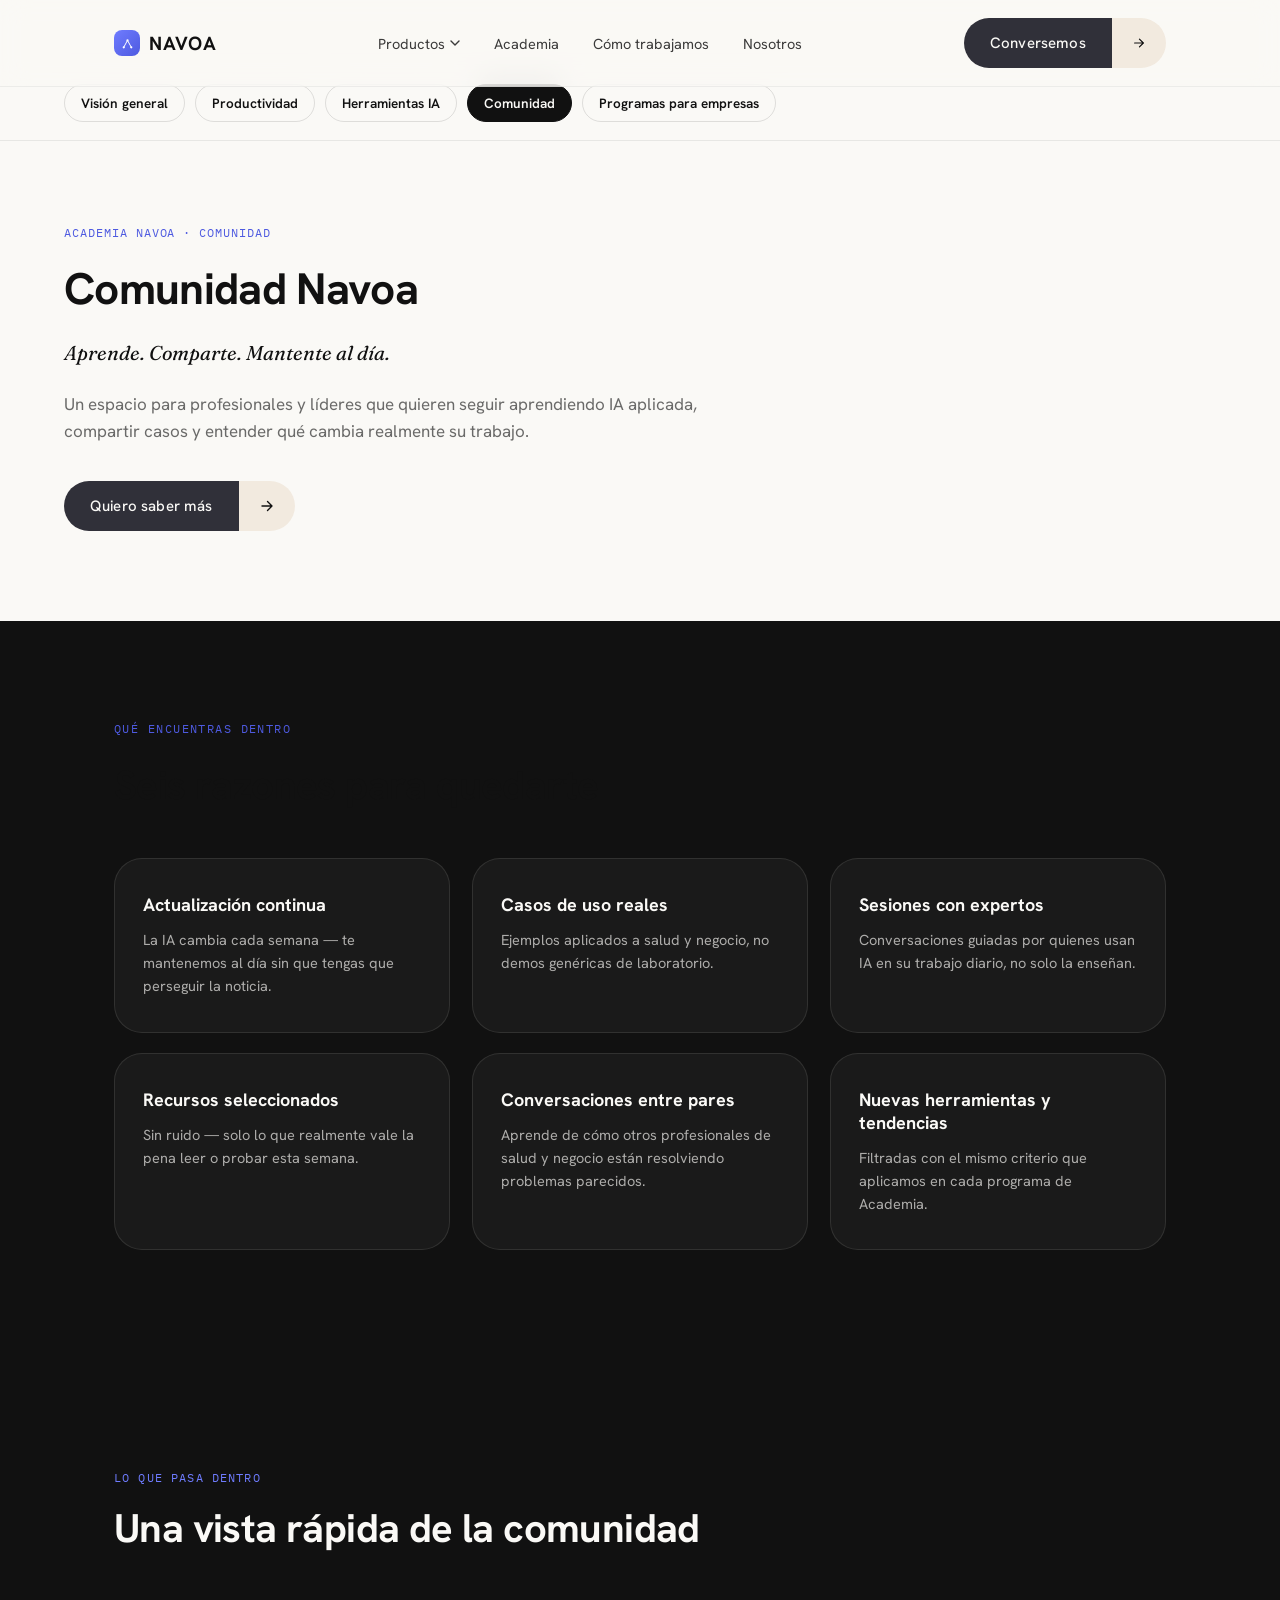
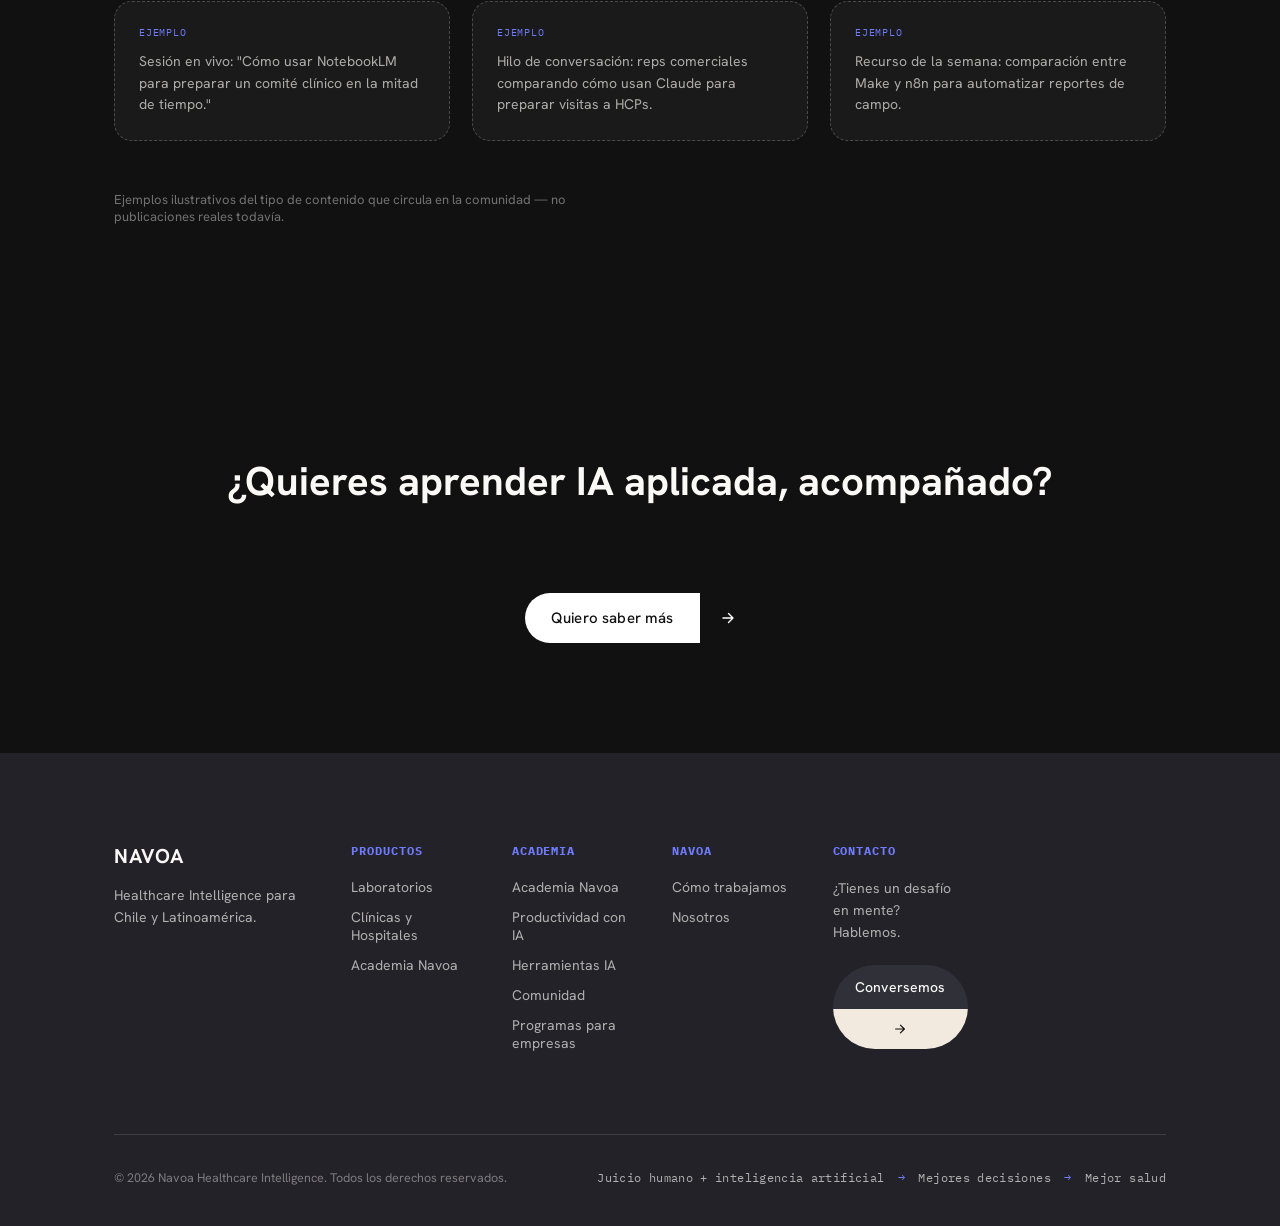
==== commit 875b478c: "Fix responsive navigation and visual alignment" ====
--- a/academia-comunidad.html
+++ b/academia-comunidad.html
@@ -18,10 +18,10 @@
 
 <header class="nav" id="nav">
   <div class="nav-inner">
-    <a href="index.html" class="logo">NAVOA</a>
+    <a href="index.html" class="logo"><span class="logo__mark" aria-hidden="true"><svg viewBox="0 0 24 24" width="15" height="15" fill="none"><path d="M6 18L12 7L18 18" stroke="currentColor" stroke-width="1.6" stroke-linecap="round" stroke-linejoin="round"/><circle cx="6" cy="18" r="1.8" fill="currentColor"/><circle cx="12" cy="7" r="1.8" fill="currentColor"/><circle cx="18" cy="18" r="1.8" fill="currentColor"/></svg></span>NAVOA</a>
     <nav class="nav-links" id="navLinks">
       <div class="nav-item" id="productsNavItem">
-        <a href="#" id="productsNavToggle">Productos <svg class="nav-caret" width="10" height="6" viewBox="0 0 10 6" fill="none"><path d="M1 1L5 5L9 1" stroke="currentColor" stroke-width="1.4" stroke-linecap="round" stroke-linejoin="round"/></svg></a>
+        <a href="#" id="productsNavToggle" aria-haspopup="true" aria-expanded="false">Productos <svg class="nav-caret" width="10" height="6" viewBox="0 0 10 6" fill="none"><path d="M1 1L5 5L9 1" stroke="currentColor" stroke-width="1.4" stroke-linecap="round" stroke-linejoin="round"/></svg></a>
         <div class="nav-dropdown">
           <a href="laboratorios.html"><strong>Laboratorios</strong><span>Pharma · Diagnóstico · Dispositivos · Distribuidores</span></a>
           <a href="clinicas-hospitales.html"><strong>Clínicas y Hospitales</strong><span>Patient journey, agenda y coordinación clínica</span></a>
--- a/styles.css
+++ b/styles.css
@@ -141,6 +141,7 @@
   max-width: var(--container);
   margin: 0 auto;
   padding: 18px var(--edge);
+  min-height: 66px;
   display: flex;
   align-items: center;
   justify-content: space-between;
@@ -152,7 +153,23 @@
   font-size: 19px;
   letter-spacing: 0.06em;
   color: var(--ink);
-}
+  display: flex;
+  align-items: center;
+  gap: 9px;
+  flex-shrink: 0;
+}
+.logo__mark{
+  display: flex;
+  align-items: center;
+  justify-content: center;
+  width: 26px;
+  height: 26px;
+  border-radius: 8px;
+  background: linear-gradient(135deg, var(--periwinkle), var(--periwinkle-deep));
+  color: #fff;
+  flex-shrink: 0;
+}
+.logo__mark svg{ display: block; }
 .nav-links{
   display: flex;
   gap: 34px;
@@ -201,16 +218,20 @@
     gap: 0;
     border-bottom: 1px solid rgba(17,17,17,0.08);
     max-height: 0;
-    overflow: hidden;
+    overflow-x: hidden;
+    overflow-y: auto;
     transition: max-height .45s var(--ease);
   }
-  .nav-links.open{ max-height: 320px; }
+  .nav-links.open{ max-height: calc(100dvh - 66px); }
   .nav-links a{
     padding: 16px var(--edge);
     border-top: 1px solid rgba(17,17,17,0.06);
     opacity: 1;
   }
   .nav-toggle{ display: flex; }
+  .nav-toggle.active span:nth-child(1){ transform: translateY(9px) rotate(45deg); }
+  .nav-toggle.active span:nth-child(2){ opacity: 0; }
+  .nav-toggle.active span:nth-child(3){ transform: translateY(-9px) rotate(-45deg); }
 }
 
 /* =========================================================
@@ -828,10 +849,13 @@
   color: var(--on-dark-soft);
 }
 @media (max-width: 860px){
+  .nav-item > a{ justify-content: space-between; }
   .nav-dropdown{
     position: static; transform: none; opacity: 1; visibility: visible;
     display: none; box-shadow: none; background: rgba(17,17,17,0.03);
-    margin: 4px var(--edge) 8px;
+    margin: 0 var(--edge) 10px;
+    padding: 6px 0;
+    border-radius: 14px;
   }
   .nav-item.open .nav-dropdown{ display: block; }
   .nav-dropdown a strong{ color: var(--ink); }
@@ -1107,6 +1131,7 @@
   position: sticky;
   top: 66px;
   z-index: 40;
+  margin-top: 66px;
 }
 .academia-subnav__inner{
   max-width: var(--container);
@@ -1130,6 +1155,24 @@
   background: var(--ink);
   border-color: var(--ink);
   color: var(--on-dark);
+}
+.academia-subnav + main .product-hero{ padding-top: 84px; }
+
+@media (max-width: 640px){
+  .product-hero{ padding: 124px var(--edge) 72px; }
+  .academia-subnav{
+    padding: 12px var(--edge);
+    overflow-x: auto;
+    scrollbar-width: none;
+  }
+  .academia-subnav::-webkit-scrollbar{ display: none; }
+  .academia-subnav__inner{ flex-wrap: nowrap; width: max-content; }
+  .academia-subnav a{ white-space: nowrap; padding: 8px 14px; }
+  .academia-subnav + main .product-hero{ padding-top: 64px; }
+  .product-hero__tag{ margin-bottom: 18px; }
+  .product-hero h1{ font-size: clamp(30px, 9vw, 38px); }
+  .product-hero__pain2{ font-size: 16px; }
+  .section-title{ max-width: 100%; }
 }
 
 /* Tag/badge de nivel (No técnico / Intermedio / Técnico) */
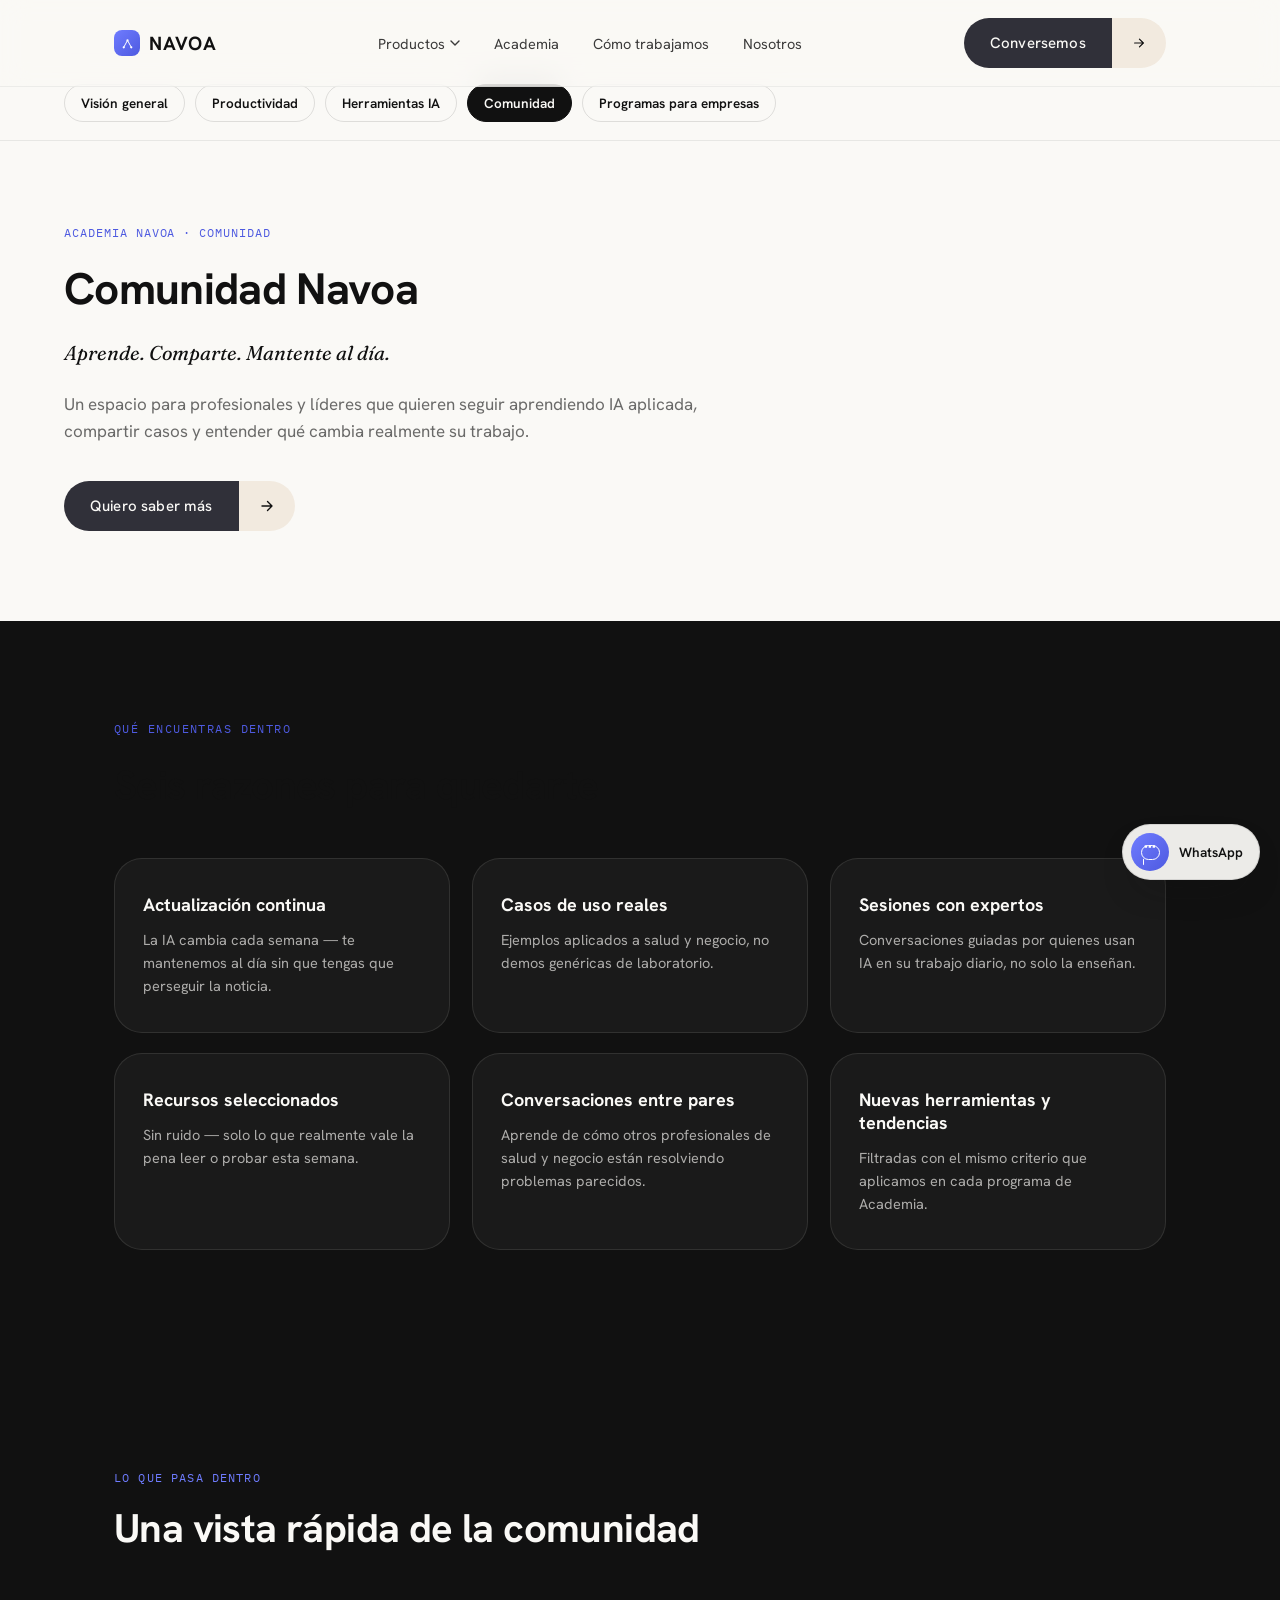
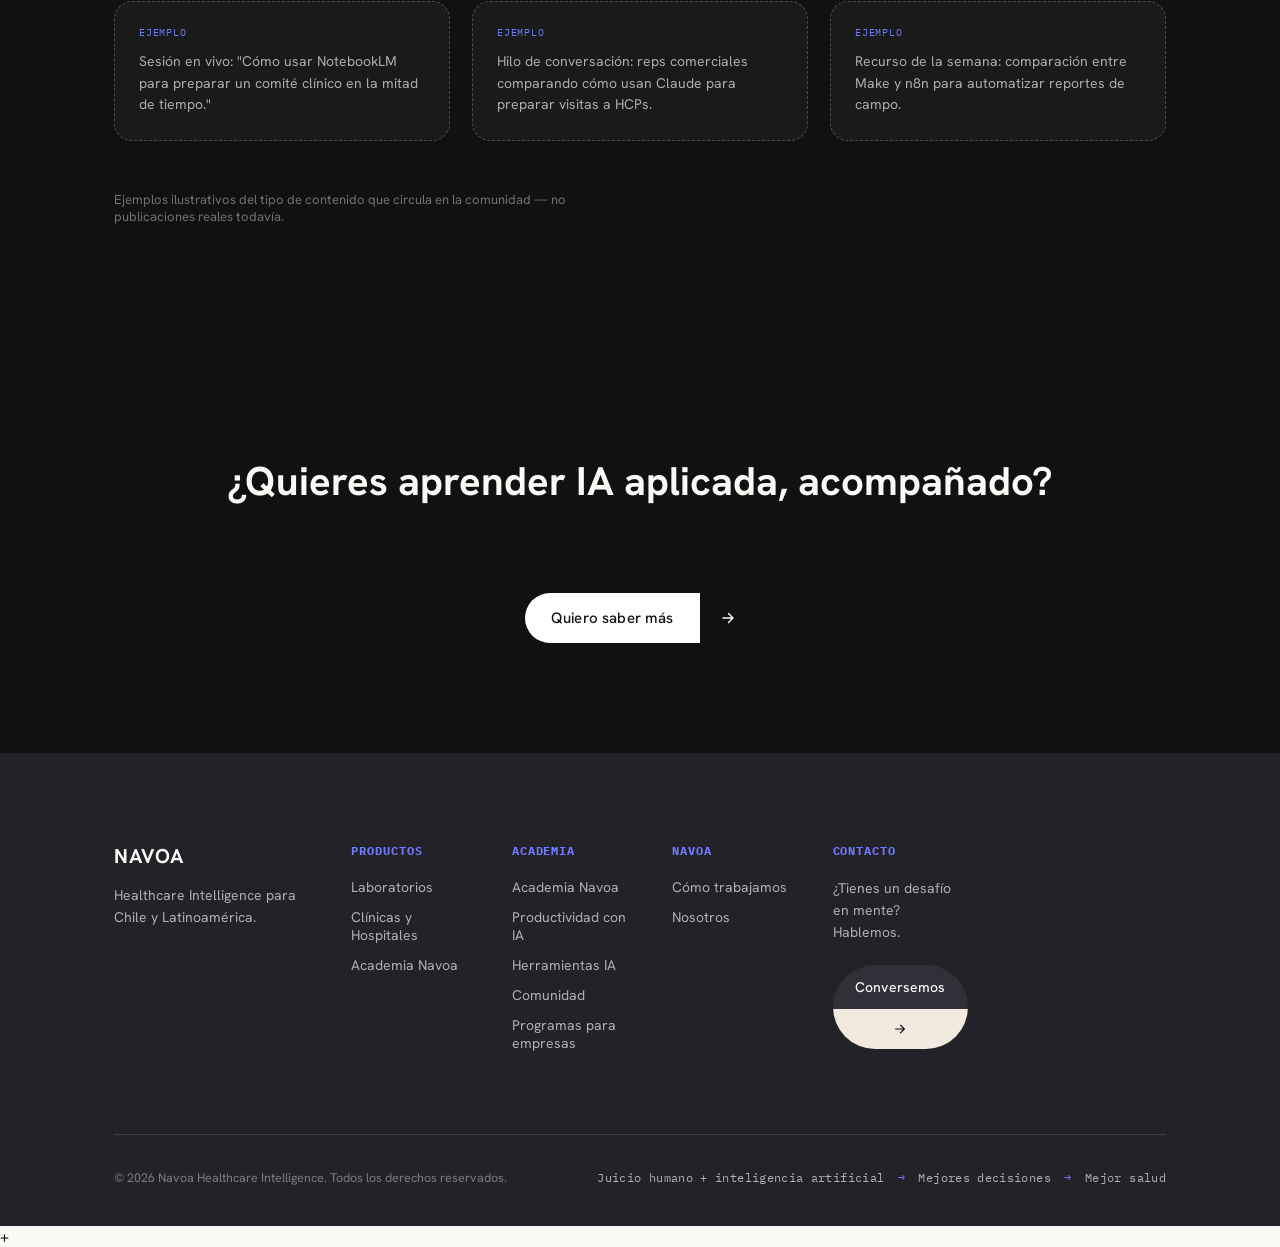
==== commit 589058df: "Route contact actions to WhatsApp" ====
--- a/academia-comunidad.html
+++ b/academia-comunidad.html
@@ -32,7 +32,7 @@
       <a href="index.html#impacto">Cómo trabajamos</a>
       <a href="index.html#nosotros">Nosotros</a>
     </nav>
-    <a href="index.html#cta" class="btn-split btn-split--nav">
+    <a href="https://wa.me/56942475886" class="btn-split btn-split--nav" target="_blank" rel="noopener noreferrer">
       <span class="btn-split__left">Conversemos</span>
       <span class="btn-split__right" aria-hidden="true"><svg width="14" height="14" viewBox="0 0 16 16" fill="none"><path d="M3 8H13M13 8L8.5 3.5M13 8L8.5 12.5" stroke="currentColor" stroke-width="1.4" stroke-linecap="round" stroke-linejoin="round"/></svg></span>
     </a>
@@ -151,7 +151,7 @@
       <div class="footer-col footer-col--contact">
         <h4>Contacto</h4>
         <p>¿Tienes un desafío en mente?<br>Hablemos.</p>
-        <a href="mailto:hola@navoa.health" class="btn-split btn-split--footer">
+        <a href="https://wa.me/56942475886" class="btn-split btn-split--footer" target="_blank" rel="noopener noreferrer">
           <span class="btn-split__left">Conversemos</span>
           <span class="btn-split__right" aria-hidden="true"><svg width="14" height="14" viewBox="0 0 16 16" fill="none"><path d="M3 8H13M13 8L8.5 3.5M13 8L8.5 12.5" stroke="currentColor" stroke-width="1.4" stroke-linecap="round" stroke-linejoin="round"/></svg></span>
         </a>
@@ -164,6 +164,11 @@
   </div>
 </footer>
 
++<a class="whatsapp-float" href="https://wa.me/56942475886" target="_blank" rel="noopener noreferrer" aria-label="Contactar por WhatsApp">
+  <span class="whatsapp-float__icon" aria-hidden="true"><span class="whatsapp-float__bubble"></span></span>
+  <span class="whatsapp-float__label">WhatsApp</span>
+</a>
+
 <script src="script.js"></script>
 </body>
 </html>
--- a/styles.css
+++ b/styles.css
@@ -124,6 +124,76 @@
 .btn-split--nav{ display:none; }
 .btn-split--footer .btn-split__left{ padding: 13px 22px; font-size: 14px; }
 .btn-split--footer .btn-split__right{ padding: 13px 18px; }
+
+/* Acceso flotante a WhatsApp */
+.whatsapp-float{
+  position: fixed;
+  right: max(20px, env(safe-area-inset-right));
+  bottom: max(20px, env(safe-area-inset-bottom));
+  z-index: 90;
+  display: inline-flex;
+  align-items: center;
+  gap: 10px;
+  padding: 8px 16px 8px 8px;
+  border: 1px solid rgba(17,17,17,0.1);
+  border-radius: var(--radius-full);
+  background: rgba(250,249,246,0.94);
+  color: var(--ink);
+  box-shadow: 0 16px 38px -18px rgba(17,17,17,0.48);
+  backdrop-filter: blur(12px) saturate(150%);
+  -webkit-backdrop-filter: blur(12px) saturate(150%);
+  font-size: 13.5px;
+  font-weight: 600;
+  transition: transform .3s var(--ease), box-shadow .3s var(--ease);
+}
+.whatsapp-float:hover{
+  transform: translateY(-3px);
+  box-shadow: 0 20px 44px -18px rgba(17,17,17,0.56);
+}
+.whatsapp-float__icon{
+  position: relative;
+  width: 38px;
+  height: 38px;
+  display: grid;
+  place-items: center;
+  border-radius: 50%;
+  background: linear-gradient(135deg, var(--periwinkle), var(--periwinkle-deep));
+}
+.whatsapp-float__bubble{
+  position: relative;
+  width: 19px;
+  height: 15px;
+  border: 1.7px solid #fff;
+  border-radius: 8px;
+}
+.whatsapp-float__bubble::before{
+  content: "";
+  position: absolute;
+  left: 1px;
+  bottom: -4px;
+  width: 6px;
+  height: 6px;
+  border-left: 1.7px solid #fff;
+  transform: skewY(-36deg);
+}
+.whatsapp-float__bubble::after{
+  content: "•••";
+  position: absolute;
+  inset: -7px 0 0;
+  color: #fff;
+  font-size: 10px;
+  letter-spacing: 0;
+  text-align: center;
+}
+@media (max-width: 640px){
+  .whatsapp-float{
+    right: max(14px, env(safe-area-inset-right));
+    bottom: max(14px, env(safe-area-inset-bottom));
+    padding: 7px;
+  }
+  .whatsapp-float__label{ display: none; }
+  .whatsapp-float__icon{ width: 42px; height: 42px; }
+}
 
 /* =========================================================
    Navbar
@@ -851,13 +921,25 @@
 @media (max-width: 860px){
   .nav-item > a{ justify-content: space-between; }
   .nav-dropdown{
-    position: static; transform: none; opacity: 1; visibility: visible;
+    position: static;
+    left: auto;
+    width: auto;
+    min-width: 0;
+    transform: none;
+    opacity: 1; visibility: visible;
     display: none; box-shadow: none; background: rgba(17,17,17,0.03);
     margin: 0 var(--edge) 10px;
     padding: 6px 0;
     border-radius: 14px;
   }
-  .nav-item.open .nav-dropdown{ display: block; }
+  .nav-item.open .nav-dropdown{
+    display: block;
+    transform: none;
+  }
+  .nav-dropdown a{
+    width: 100%;
+    padding: 13px 16px;
+  }
   .nav-dropdown a strong{ color: var(--ink); }
   .nav-dropdown a span{ color: var(--text-soft); }
 }
